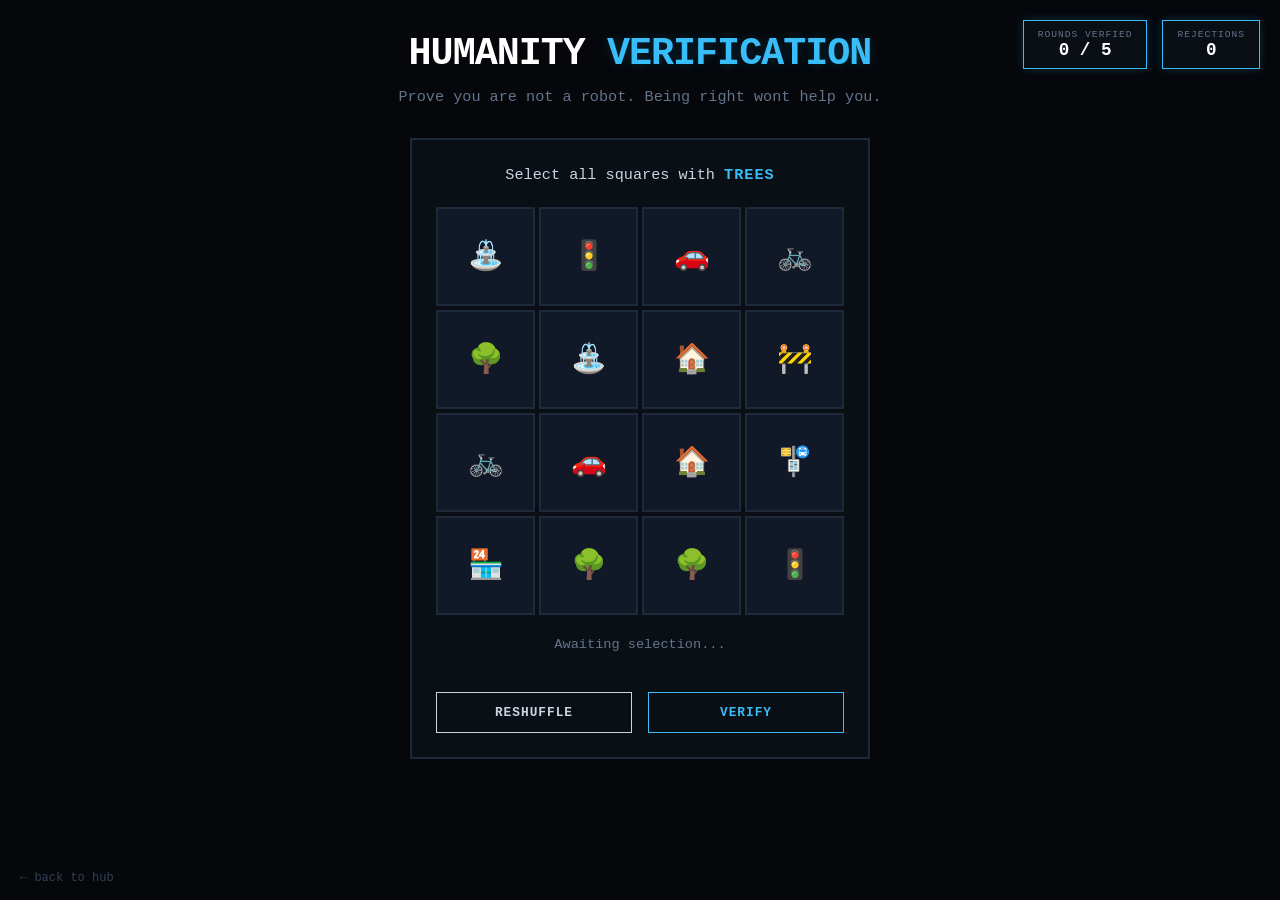
==== captcha-simulator/index.html @ 92212ad8 "Added captcha game" ====
<!DOCTYPE html>
<html lang="en">
    <head>
        <meta charset="UTF-8">
        <meta name="viewport" content="width=device-width, initial-scale=1.0">
        <title>Captcha Simulator - NailUnfun</title>
        <link rel="stylesheet" href="style.css">
    </head>

    <body>

        <div class="hud">
            <div class="hud-stat">
                <span class="hud-label">ROUNDS VERFIED</span>
                <span id="roundCount" class="hud-value">0 / 5</span>
            </div>
            <div class="hud-stat">
                <span class="hud-label">REJECTIONS</span>
                <span id="rejectCount" class="hud-value">0</span>
            </div>
        </div>

        <header>
            <h1 class="logo">humanity <span>verification</span></h1>
            <p class="tagline">Prove you are not a robot. Being right wont help you.</p>
        </header>

        <main class="captcha-panel">
            <div class="instruction-bar">
                Select all squares with <span id="targetLabel" class="target-highlight">TRAFFIC LIGHTS</span>
            </div>

            <div id="grid" class="grid"></div>

            <div class="result-line" id="resultLine">Awaiting selection...</div>

            <div class="action-dock">
                <button class="btn btn-danger" id="btnReset">RESHUFFLE</button>
                <button class="btn btn-success" id="btnVerify">VERIFY</button>
            </div>

        </main>

        <a href="captcha-simulator/index.html" class="back-link">&larr; back to hub</a>

        <script src="game.js"></script>

    </body>
</html>
---- captcha-simulator/style.css ----
:root {
    --accent: #38bdf8;
    --accent-glow: rgba(56, 189, 248, 0.2);
    --bard: #ff3e3e;
}

* {
    margin: 0;
    padding: 0;
    box-sizing: border-box;
    font-family: 'Courier New', Courier, monospace;
}

body {
    background-color: #05070b;
    color: #cbd5e1;
    min-height: 100vh;
    display: flex;
    flex-direction: column;
    align-items: center;
    padding: 2rem 1.5rem 4rem;
    position: relative;
}

.hud {
    position: fixed;
    top: 20px;
    right: 20px;
    display: flex;
    gap: 15px;
    z-index: 500;
}

.hud-stat {
    background: #0a0e15;
    border: 1px solid var(--accent);
    padding: 8px 14px;
    display: flex;
    flex-direction: column;
    align-items: center;
    box-shadow: 0 0 10px var(--accent-glow);
}

.hud-label {
    font-size: 0.6rem;
    color: #64748b;
    letter-spacing: 1px;
}

.hud-value {
    font-size: 1.1rem;
    font-weight: bold;
    color: #ffffff;
}

header {
    text-align: center;
    margin-bottom: 2rem;
    max-width: 700px;
}

.logo {
    font-size: 2.4rem;
    text-transform: uppercase;
    font-weight: 900;
    letter-spacing: -1px;
    color: #ffffff;
}

.logo span {
    color: var(--accent);
    text-shadow: 0 0 12px var(--accent-glow);
}

.tagline {
    color: #64748b;
    margin-top: 0.75rem;
    font-size: 0.95rem;
}

.captcha-panel {
    background: #0a0e15;
    border: 2px solid #1e293b;
    padding: 1.5rem;
    max-width: 460px;
    width: 100%;
}

.instruction-bar {
    text-align: center;
    font-size: 0.95rem;
    color: #cbd5e1;
    margin-bottom: 1.25rem;
    line-height: 1.5;
}

.target-highlight {
    color: var(--accent);
    font-weight: bold;
    letter-spacing: 1px;
}

.grid {
    display: grid;
    grid-template-columns: repeat(4, 1fr);
    gap: 4px;
    margin-bottom: 1.25rem;
}

.tile {
    aspect-ratio: 1;
    background: #111827;
    border: 2px solid #1e293b;
    display: flex;
    align-items: center;
    justify-content: center;
    font-size: 1.8rem;
    cursor: pointer;
    transition: all 0.12s ease;
    user-select: none;
}

.tile:hover{
    border-color: #334155;
}

.tile.selected{
    border-color: var(--accent);
    background: #0c2233;
    box-shadow: inset 0 0 12px var(--accent-glow);
}

.result-line {
    text-align: center;
    min-height: 2.6rem;
    font-size: 0.85rem;
    color: #64748b;
    line-height: 1.4;
    margin-bottom: 1rem;
}

.result-line.pass {
    color: #4ade80;
}

.result-line.fail {
    color: var(--bad);
}

.action-dock {
    display: flex;
    gap: 1rem;
}

.btn {
    flex: 1;
    background: transparent;
    padding: 12px;
    font-size: 0.8rem;
    font-weight: bold;
    cursor: pointer;
    border: 1px solid;
    letter-spacing: 1px;
    transition: all 0.15s ease;
}

.btn-danger {
    border-color: var(--bad);
    color: var(--bad);
}

.btn-danger:hover {
    background: var(--bad);
    color: #05070b;
}

.btn-success {
    border-color: var(--accent);
    color: var(--accent);
}

.btn-success:hover {
    background: var(--accent);
    color: #05070b;
}

.back-link {
    position: fixed;
    bottom: 15px;
    left: 20px;
    color: #334155;
    text-decoration: none;
    font-size: 0.75rem;
}

.back-link:hover {
    color: var(--accent);
}
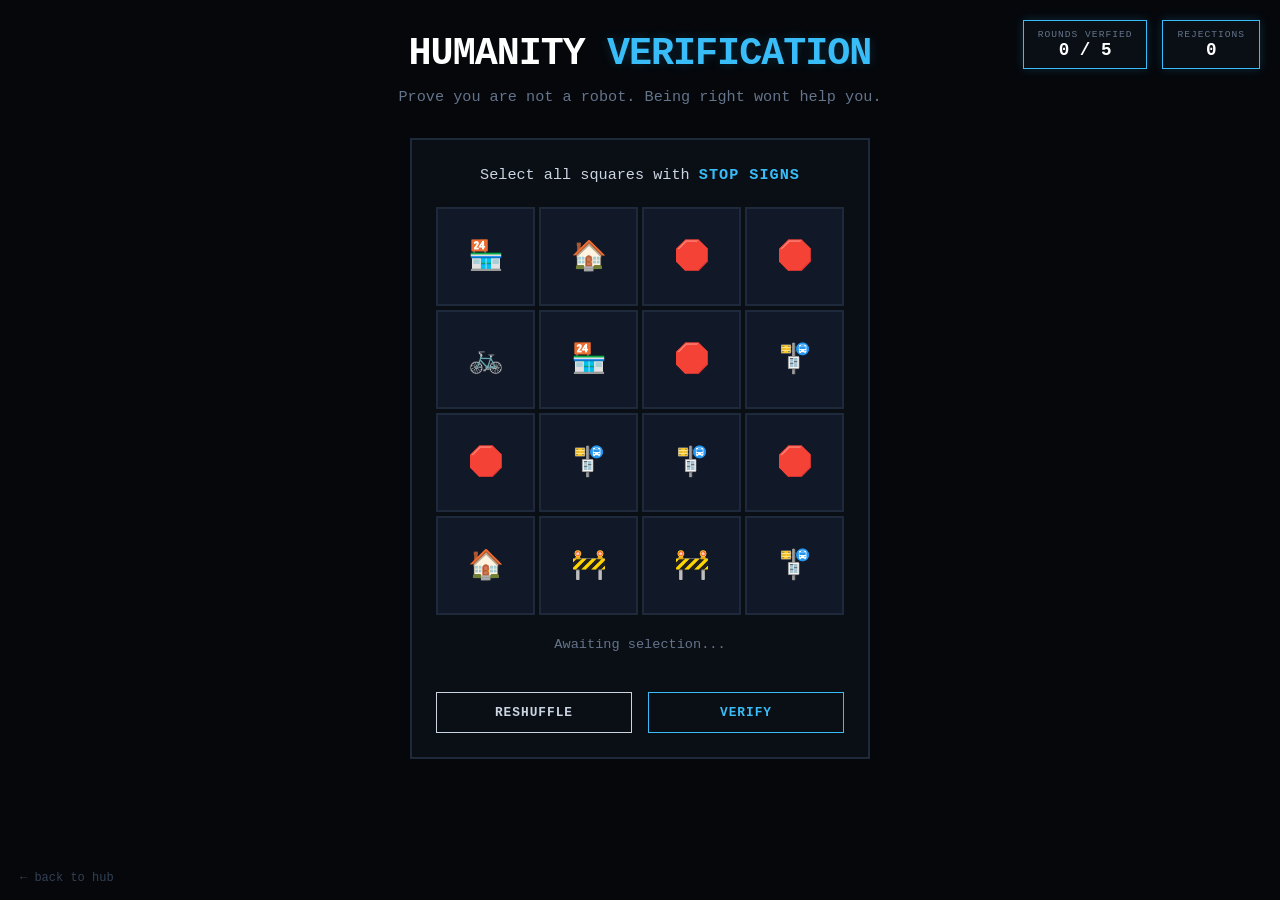
==== commit 14589e17: "Added base structure of minigame" ====
--- a/captcha-simulator/index.html
+++ b/captcha-simulator/index.html
@@ -41,7 +41,7 @@
 
         </main>
 
-        <a href="captcha-simulator/index.html" class="back-link">&larr; back to hub</a>
+        <a href="../index.html" class="back-link">&larr; back to hub</a>
 
         <script src="game.js"></script>
 
